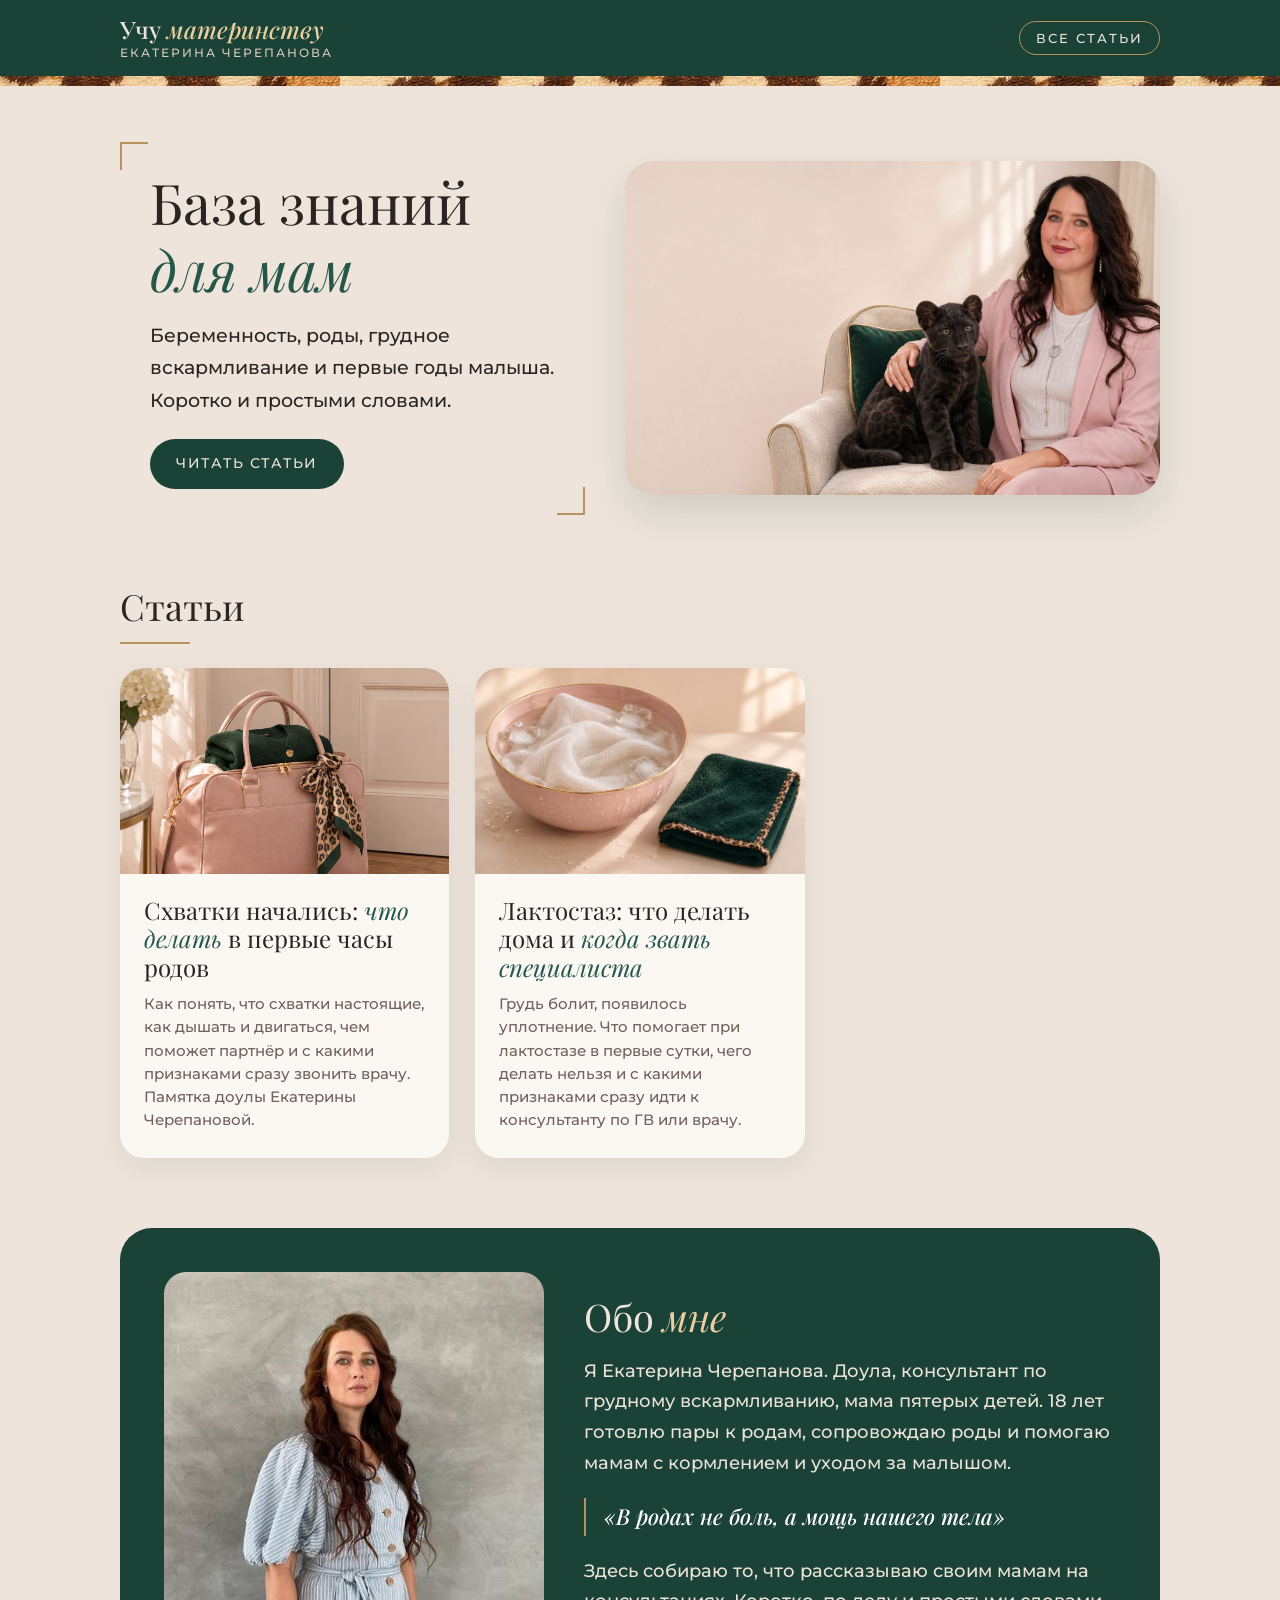
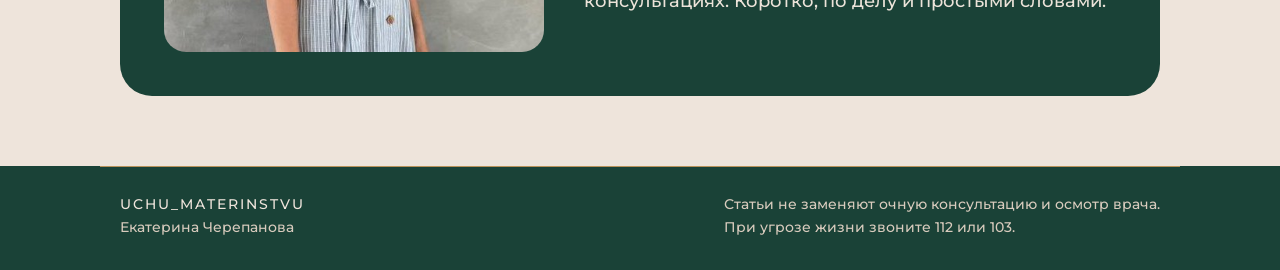
==== index.html @ 89d6d55e "База знаний Учу материнству: первая выкладка" ====
<!doctype html>
<html lang="ru"><head>
<meta charset="utf-8"><meta name="viewport" content="width=device-width,initial-scale=1">
<title>Учу материнству: база знаний Екатерины Черепановой</title>
<meta name="description" content="Беременность, роды, грудное вскармливание и первые годы малыша. Коротко и простыми словами.">
<link rel="canonical" href="https://uchumaterinstvu.ru/"><meta name="robots" content="noindex, nofollow">
<meta property="og:type" content="website"><meta property="og:title" content="Учу материнству: база знаний Екатерины Черепановой">
<meta property="og:description" content="Беременность, роды, грудное вскармливание и первые годы малыша. Коротко и простыми словами."><meta property="og:url" content="https://uchumaterinstvu.ru/">
<meta property="og:locale" content="ru_RU"><meta property="og:site_name" content="Учу материнству"><meta property="og:image" content="https://uchumaterinstvu.ru/img/hero.jpg">
<link rel="stylesheet" href="/style.css">
</head><body>
<header><div class="wrap"><a class="brand" href="/">Учу <em>материнству</em><small>Екатерина Черепанова</small></a>
<nav><a href="/#articles">Все статьи</a></nav></div></header>
<div class="leo"></div>
<main><div class="wrap">
<section class="hero"><div class="bracket"><h1>База знаний <em>для мам</em></h1><p>Беременность, роды, грудное вскармливание и первые годы малыша. Коротко и простыми словами.</p>
<a class="btn" href="#articles">Читать статьи</a></div><img src="/img/hero.jpg" alt="Екатерина Черепанова"></section>
<h2 class="section-title serif" id="articles">Статьи</h2><section class="cards"><a class='card' href='/shvatki-nachalis-chto-delat/'><img src='/img/shv_cover.jpg' alt=''><div class='in'><h3>Схватки начались: <em>что делать</em> в первые часы родов</h3><p>Как понять, что схватки настоящие, как дышать и двигаться, чем поможет партнёр и с какими признаками сразу звонить врачу. Памятка доулы Екатерины Черепановой.</p></div></a><a class='card' href='/laktostaz-chto-delat/'><img src='/img/lak_cover.jpg' alt=''><div class='in'><h3>Лактостаз: что делать дома и <em>когда звать специалиста</em></h3><p>Грудь болит, появилось уплотнение. Что помогает при лактостазе в первые сутки, чего делать нельзя и с какими признаками сразу идти к консультанту по ГВ или врачу.</p></div></a></section>
<section class="about"><img src="/img/about.jpg" alt="Екатерина Черепанова"><div><h2>Обо <em>мне</em></h2>
<p>Я Екатерина Черепанова. Доула, консультант по грудному вскармливанию, мама пятерых детей.
18 лет готовлю пары к родам, сопровождаю роды и помогаю мамам с кормлением и уходом за малышом.</p>
<div class="quote">«В родах не боль, а мощь нашего тела»</div>
<p>Здесь собираю то, что рассказываю своим мамам на консультациях. Коротко, по делу и простыми словами.</p>
</div></section></div></main>
<footer><div class="wrap"><span><b>UCHU_MATERINSTVU</b><br>Екатерина Черепанова</span>
<span>Статьи не заменяют очную консультацию и осмотр врача.<br>При угрозе жизни звоните 112 или 103.</span></div></footer>
</body></html>
---- style.css ----
@import url('https://fonts.googleapis.com/css2?family=Montserrat:wght@400;500;600&family=Playfair+Display:ital,wght@0,400;0,500;1,400;1,500&display=swap');
:root{--cream:#EEE4DB;--pink:#EFE0D9;--pill:#ECCFCB;--em:#1A4237;--em2:#24564A;--gold:#B8925A;--ink:#2A2522;--muted:#6E625B}
*{box-sizing:border-box}
html{-webkit-text-size-adjust:100%}
body{margin:0;background:var(--cream);color:var(--ink);font:500 18px/1.7 Montserrat,system-ui,sans-serif}
img{max-width:100%;display:block}
a{color:var(--em)}
.wrap{max-width:1080px;margin:0 auto;padding:0 20px}
.narrow{max-width:740px;margin:0 auto;padding:0 20px}
.serif,h1,h2,h3{font-family:'Playfair Display',Georgia,serif;font-weight:400;line-height:1.2}
h1 em,h2 em,h3 em,.serif em{font-style:italic;color:var(--em2)}
.leo{height:10px;background:url(/img/leopard.jpg) center/600px auto}
header{background:var(--em);color:var(--cream)}
header .wrap{display:flex;justify-content:space-between;align-items:center;gap:12px;flex-wrap:wrap;padding-top:16px;padding-bottom:16px}
.brand{color:var(--cream);text-decoration:none;font-family:'Playfair Display',serif;font-size:24px;line-height:1.1}
.brand em{color:#E9CFA0}
.brand small{display:block;font-family:Montserrat,sans-serif;font-size:12px;letter-spacing:2px;text-transform:uppercase;color:#d8cbbd;margin-top:4px}
nav a{color:var(--cream);text-decoration:none;font-size:13px;letter-spacing:2px;text-transform:uppercase;border:1px solid var(--gold);border-radius:40px;padding:8px 16px}
.hero{display:grid;grid-template-columns:1fr 1.15fr;gap:40px;align-items:center;padding:56px 0 40px}
.hero h1{font-size:56px;margin:0 0 18px}
.hero p{font-size:19px;max-width:34ch;margin:0 0 14px}
.bracket{position:relative;padding:26px 30px}
.bracket:before,.bracket:after{content:"";position:absolute;width:26px;height:26px;border:2px solid var(--gold)}
.bracket:before{left:0;top:0;border-right:0;border-bottom:0}
.bracket:after{right:0;bottom:0;border-left:0;border-top:0}
.hero img{border-radius:28px;box-shadow:0 18px 40px #1a423722;aspect-ratio:16/10;object-fit:cover;width:100%}
.btn{display:inline-block;background:var(--em);color:var(--cream);text-decoration:none;border-radius:40px;padding:13px 26px;font-size:14px;letter-spacing:1.5px;text-transform:uppercase;margin-top:8px}
.section-title{font-size:36px;margin:30px 0 24px}
.section-title:after{content:"";display:block;width:70px;height:2px;background:var(--gold);margin-top:14px}
.cards{display:grid;grid-template-columns:repeat(auto-fill,minmax(300px,1fr));gap:26px;margin:0 0 70px}
.card{display:flex;flex-direction:column;background:#FBF7F3;border-radius:24px;overflow:hidden;text-decoration:none;color:var(--ink);box-shadow:0 10px 30px #1a423714;transition:transform .2s}
.card:hover{transform:translateY(-4px)}
.card img{aspect-ratio:16/10;object-fit:cover;width:100%}
.card .in{padding:22px 24px 26px}
.card h3{font-size:24px;margin:0 0 10px;color:var(--ink)}
.card p{margin:0;font-size:15px;line-height:1.55;color:var(--muted)}
.tag{display:inline-block;background:var(--pill);border-radius:30px;padding:3px 12px;font-size:12px;letter-spacing:1px;text-transform:uppercase;margin-bottom:12px;color:var(--em)}
.about{background:var(--em);color:var(--cream);border-radius:32px;padding:44px;display:grid;grid-template-columns:1fr 1.4fr;gap:40px;align-items:center;margin-bottom:70px}
.about img{border-radius:22px;aspect-ratio:1/1;object-fit:cover;width:100%}
.about h2{font-size:38px;margin:0 0 16px;color:var(--cream)}
.about h2 em{color:#E9CFA0}
.about p{margin:0 0 12px;color:#ece3d9}
.about .quote{border-left:2px solid var(--gold);padding-left:18px;font-family:'Playfair Display',serif;font-style:italic;font-size:22px;color:#fff;margin:20px 0}
article h1{font-size:46px;margin:44px 0 12px}
.meta{color:var(--muted);font-size:14px;letter-spacing:1px;text-transform:uppercase}
.cover{border-radius:28px;margin:26px 0 30px;aspect-ratio:16/9;object-fit:cover;width:100%}
article h2{font-size:31px;margin:52px 0 16px;color:var(--ink)}
article h2 .num{color:var(--gold);font-style:normal;margin-right:6px}
article h2:after{content:"";display:block;width:60px;height:2px;background:var(--gold);margin-top:12px}
article p,article li{max-width:66ch}
article ol,article ul{padding-left:0;list-style:none;counter-reset:n}
article ol li{counter-increment:n;position:relative;padding:14px 18px 14px 58px;margin:10px 0;background:#FBF7F3;border-radius:18px}
article ol li:before{content:counter(n);position:absolute;left:16px;top:12px;width:30px;height:30px;border-radius:50%;background:var(--em);color:var(--cream);font-size:14px;display:flex;align-items:center;justify-content:center}
article p img{border-radius:24px;margin:10px 0;aspect-ratio:16/10;object-fit:cover;width:100%}
article strong{font-weight:600;color:var(--em)}
article blockquote{margin:24px 0;padding:14px 22px;border-left:3px solid var(--gold);background:var(--pink);border-radius:0 16px 16px 0}
.cta{margin:50px 0 70px;background:var(--pink);border-radius:26px;padding:30px 32px;position:relative}
.cta p{margin:0}
hr{display:none}
footer{background:var(--em);color:#d8cbbd;font-size:14px}
footer .wrap{display:flex;justify-content:space-between;gap:20px;flex-wrap:wrap;padding-top:26px;padding-bottom:30px;border-top:1px solid var(--gold)}
footer b{color:var(--cream);letter-spacing:2px;font-weight:500}
@media (max-width:820px){
 .hero{grid-template-columns:1fr;padding-top:30px;gap:24px}.hero h1{font-size:40px}
 .about{grid-template-columns:1fr;padding:28px}.about h2{font-size:30px}
 article h1{font-size:34px}article h2{font-size:25px}.section-title{font-size:28px}
 body{font-size:17px}
}
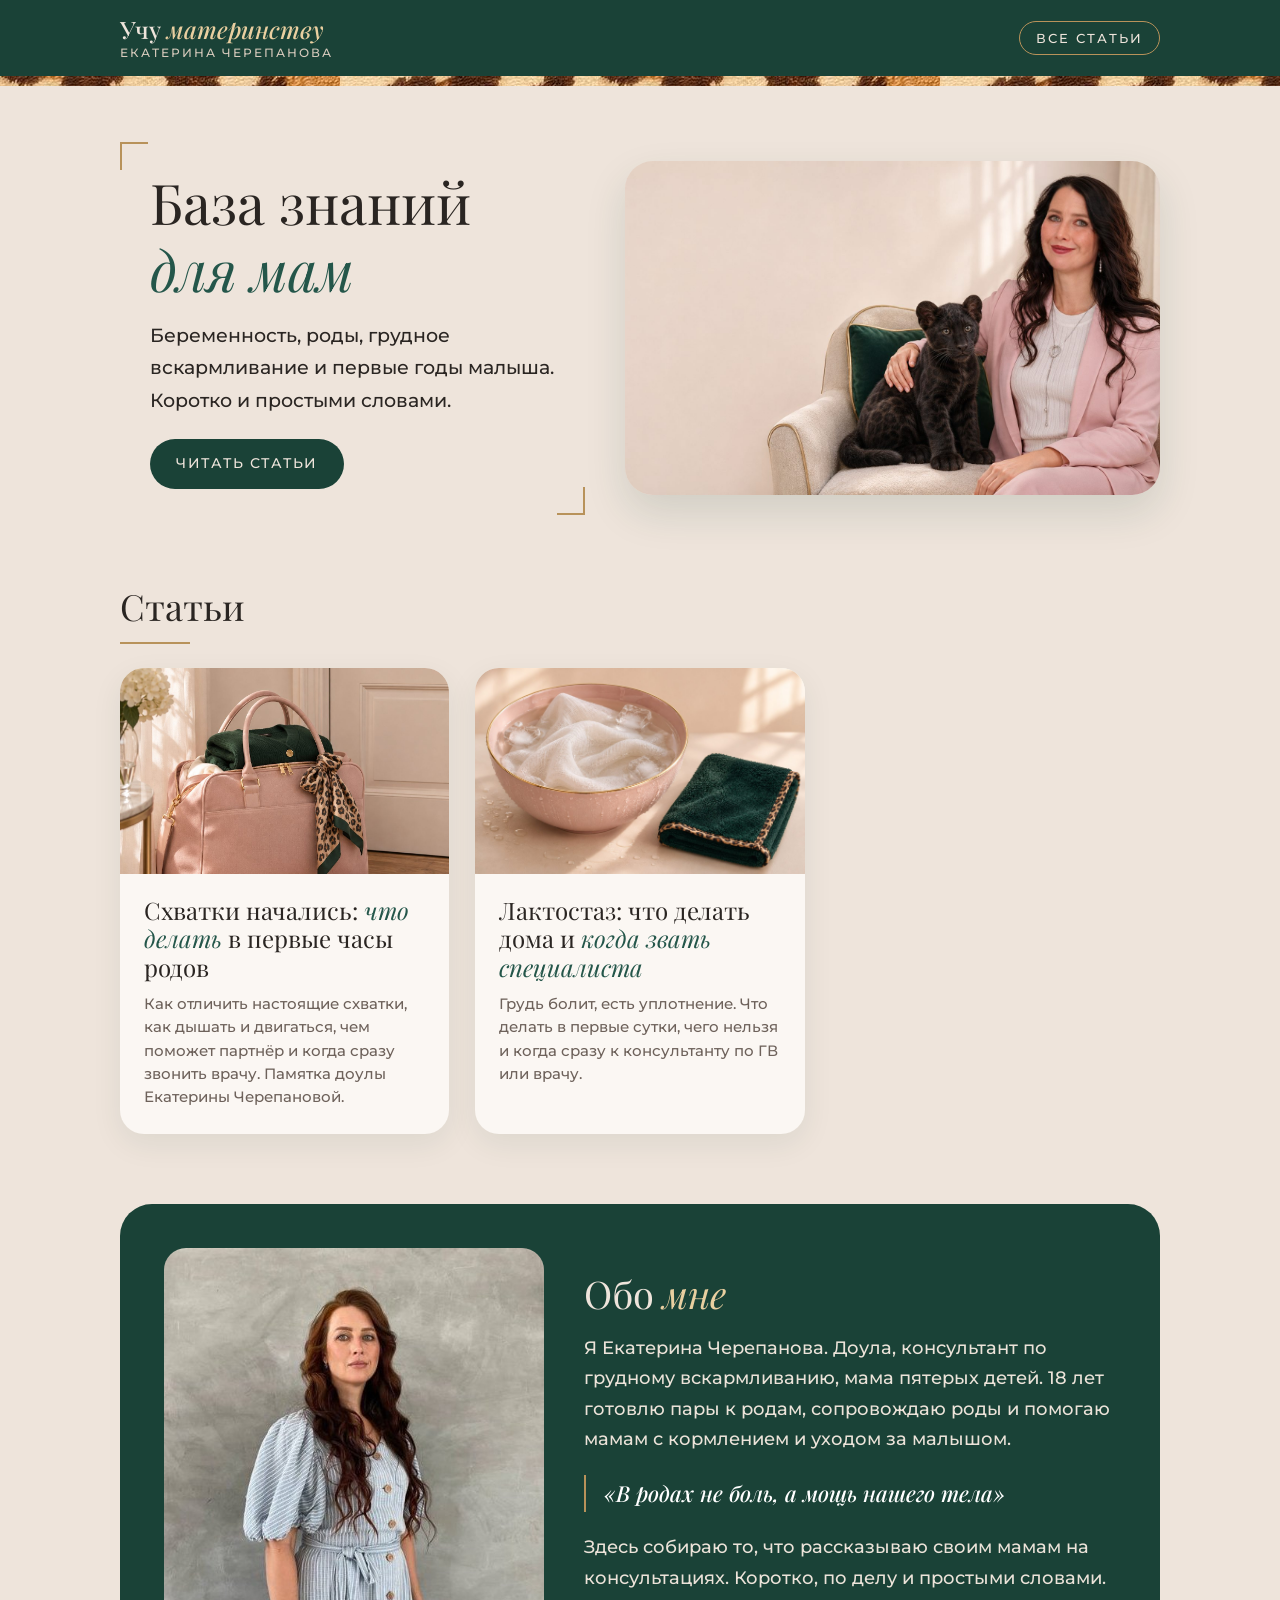
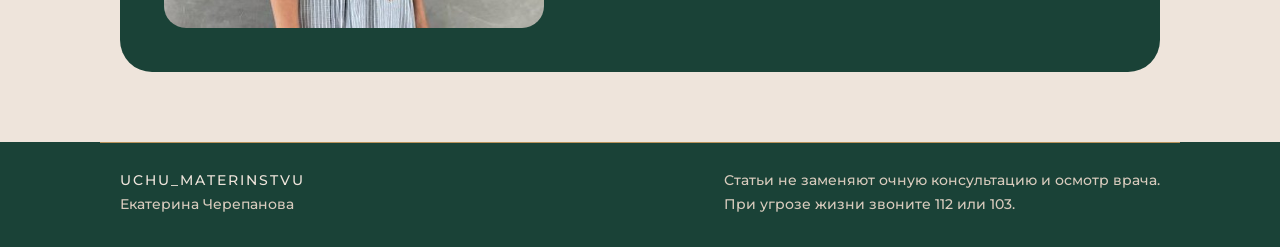
==== commit 5a10cbaf: "Статьи короче: правки Вики" ====
--- a/index.html
+++ b/index.html
@@ -15,7 +15,7 @@
 <main><div class="wrap">
 <section class="hero"><div class="bracket"><h1>База знаний <em>для мам</em></h1><p>Беременность, роды, грудное вскармливание и первые годы малыша. Коротко и простыми словами.</p>
 <a class="btn" href="#articles">Читать статьи</a></div><img src="/img/hero.jpg" alt="Екатерина Черепанова"></section>
-<h2 class="section-title serif" id="articles">Статьи</h2><section class="cards"><a class='card' href='/shvatki-nachalis-chto-delat/'><img src='/img/shv_cover.jpg' alt=''><div class='in'><h3>Схватки начались: <em>что делать</em> в первые часы родов</h3><p>Как понять, что схватки настоящие, как дышать и двигаться, чем поможет партнёр и с какими признаками сразу звонить врачу. Памятка доулы Екатерины Черепановой.</p></div></a><a class='card' href='/laktostaz-chto-delat/'><img src='/img/lak_cover.jpg' alt=''><div class='in'><h3>Лактостаз: что делать дома и <em>когда звать специалиста</em></h3><p>Грудь болит, появилось уплотнение. Что помогает при лактостазе в первые сутки, чего делать нельзя и с какими признаками сразу идти к консультанту по ГВ или врачу.</p></div></a></section>
+<h2 class="section-title serif" id="articles">Статьи</h2><section class="cards"><a class='card' href='/shvatki-nachalis-chto-delat/'><img src='/img/shv_cover.jpg' alt=''><div class='in'><h3>Схватки начались: <em>что делать</em> в первые часы родов</h3><p>Как отличить настоящие схватки, как дышать и двигаться, чем поможет партнёр и когда сразу звонить врачу. Памятка доулы Екатерины Черепановой.</p></div></a><a class='card' href='/laktostaz-chto-delat/'><img src='/img/lak_cover.jpg' alt=''><div class='in'><h3>Лактостаз: что делать дома и <em>когда звать специалиста</em></h3><p>Грудь болит, есть уплотнение. Что делать в первые сутки, чего нельзя и когда сразу к консультанту по ГВ или врачу.</p></div></a></section>
 <section class="about"><img src="/img/about.jpg" alt="Екатерина Черепанова"><div><h2>Обо <em>мне</em></h2>
 <p>Я Екатерина Черепанова. Доула, консультант по грудному вскармливанию, мама пятерых детей.
 18 лет готовлю пары к родам, сопровождаю роды и помогаю мамам с кормлением и уходом за малышом.</p>
--- a/style.css
+++ b/style.css
@@ -61,7 +61,44 @@
 footer{background:var(--em);color:#d8cbbd;font-size:14px}
 footer .wrap{display:flex;justify-content:space-between;gap:20px;flex-wrap:wrap;padding-top:26px;padding-bottom:30px;border-top:1px solid var(--gold)}
 footer b{color:var(--cream);letter-spacing:2px;font-weight:500}
+.note{background:var(--pink);border-radius:20px;padding:6px 24px 6px 58px;position:relative;margin:24px 0}
+.note:before{content:"✦";position:absolute;left:22px;top:16px;color:var(--gold);font-size:22px}
+.compare{display:grid;grid-template-columns:1fr 1fr;gap:18px;margin:22px 0}
+.compare .col{background:#FBF7F3;border-radius:22px;padding:6px 24px 14px;border-top:4px solid var(--pill)}
+.compare .col.em{background:var(--em);color:var(--cream);border-top-color:var(--gold)}
+.compare h3{font-size:24px;margin:16px 0 4px}
+.compare .col.em h3{color:#E9CFA0}
+article .compare ul li{background:none;padding:8px 0 8px 26px;margin:0;position:relative;border-bottom:1px solid #1a423714}
+article .compare .em ul li{border-bottom-color:#ffffff22}
+article .compare ul li:before{content:"";position:absolute;left:4px;top:19px;width:8px;height:8px;border-radius:50%;background:var(--gold)}
+.poses{display:grid;grid-template-columns:repeat(4,1fr);gap:14px;margin:22px 0}
+.poses figure{margin:0;background:#FBF7F3;border-radius:20px;overflow:hidden;box-shadow:0 8px 22px #1a423712}
+.poses img{aspect-ratio:1/1;object-fit:cover;width:100%}
+.poses figcaption{padding:12px 14px 16px;font-size:14px;line-height:1.45}
+.poses figcaption b{display:inline-flex;width:24px;height:24px;border-radius:50%;background:var(--em);color:var(--cream);font-size:12px;align-items:center;justify-content:center;margin-right:8px;font-weight:500}
+.alert{border:2px solid #B4574A;background:#F8E6E1;border-radius:24px;padding:8px 26px 14px;margin:20px 0}
+.alert:before{content:"Важно";display:inline-block;margin-top:16px;background:#B4574A;color:#fff;border-radius:30px;padding:3px 14px;font-size:12px;letter-spacing:2px;text-transform:uppercase}
+article .alert ol li{background:#fff8}
+article .alert ol li:before{background:#B4574A}
+article .alert strong{color:#8E3A2F}
+.memo{background:var(--em);border-radius:26px;padding:14px 26px;margin:20px 0;color:var(--cream)}
+article .memo ol li{background:#ffffff12;color:var(--cream)}
+article .memo ol li:before{background:var(--gold)}
+.dont{margin:18px 0}
+article .dont ol li{background:#FBF7F3;border-left:3px solid #B4574A}
+article .dont ol li:before{content:"✕";background:#F8E6E1;color:#B4574A;font-weight:600}
+.tip{background:#FBF7F3;border-radius:22px;padding:18px 24px 18px 84px;margin:14px 0;position:relative}
+.tip .n{position:absolute;left:22px;top:14px;font-family:'Playfair Display',serif;font-size:40px;line-height:1;color:var(--gold)}
+.tip b{display:block;font-family:'Playfair Display',serif;font-weight:400;font-size:21px;color:var(--em);margin-bottom:4px}
+.faq{background:#FBF7F3;border-radius:20px;margin:12px 0;box-shadow:0 6px 18px #1a42370d;overflow:hidden}
+.faq summary{cursor:pointer;list-style:none;padding:18px 58px 18px 24px;position:relative;font-family:'Playfair Display',serif;font-size:20px;line-height:1.35;color:var(--ink)}
+.faq summary::-webkit-details-marker{display:none}
+.faq summary:after{content:"+";position:absolute;right:20px;top:50%;transform:translateY(-50%);width:30px;height:30px;border-radius:50%;border:1px solid var(--gold);color:var(--em);display:flex;align-items:center;justify-content:center;font-family:Montserrat,sans-serif;font-size:18px;transition:transform .2s}
+.faq[open] summary:after{content:"−";background:var(--em);color:var(--cream);border-color:var(--em)}
+.faq[open] summary{color:var(--em)}
+.faq p{margin:0;padding:0 24px 20px}
 @media (max-width:820px){
+ .compare{grid-template-columns:1fr}.poses{grid-template-columns:1fr 1fr}.tip{padding-left:64px}.tip .n{left:18px;font-size:32px}
  .hero{grid-template-columns:1fr;padding-top:30px;gap:24px}.hero h1{font-size:40px}
  .about{grid-template-columns:1fr;padding:28px}.about h2{font-size:30px}
  article h1{font-size:34px}article h2{font-size:25px}.section-title{font-size:28px}
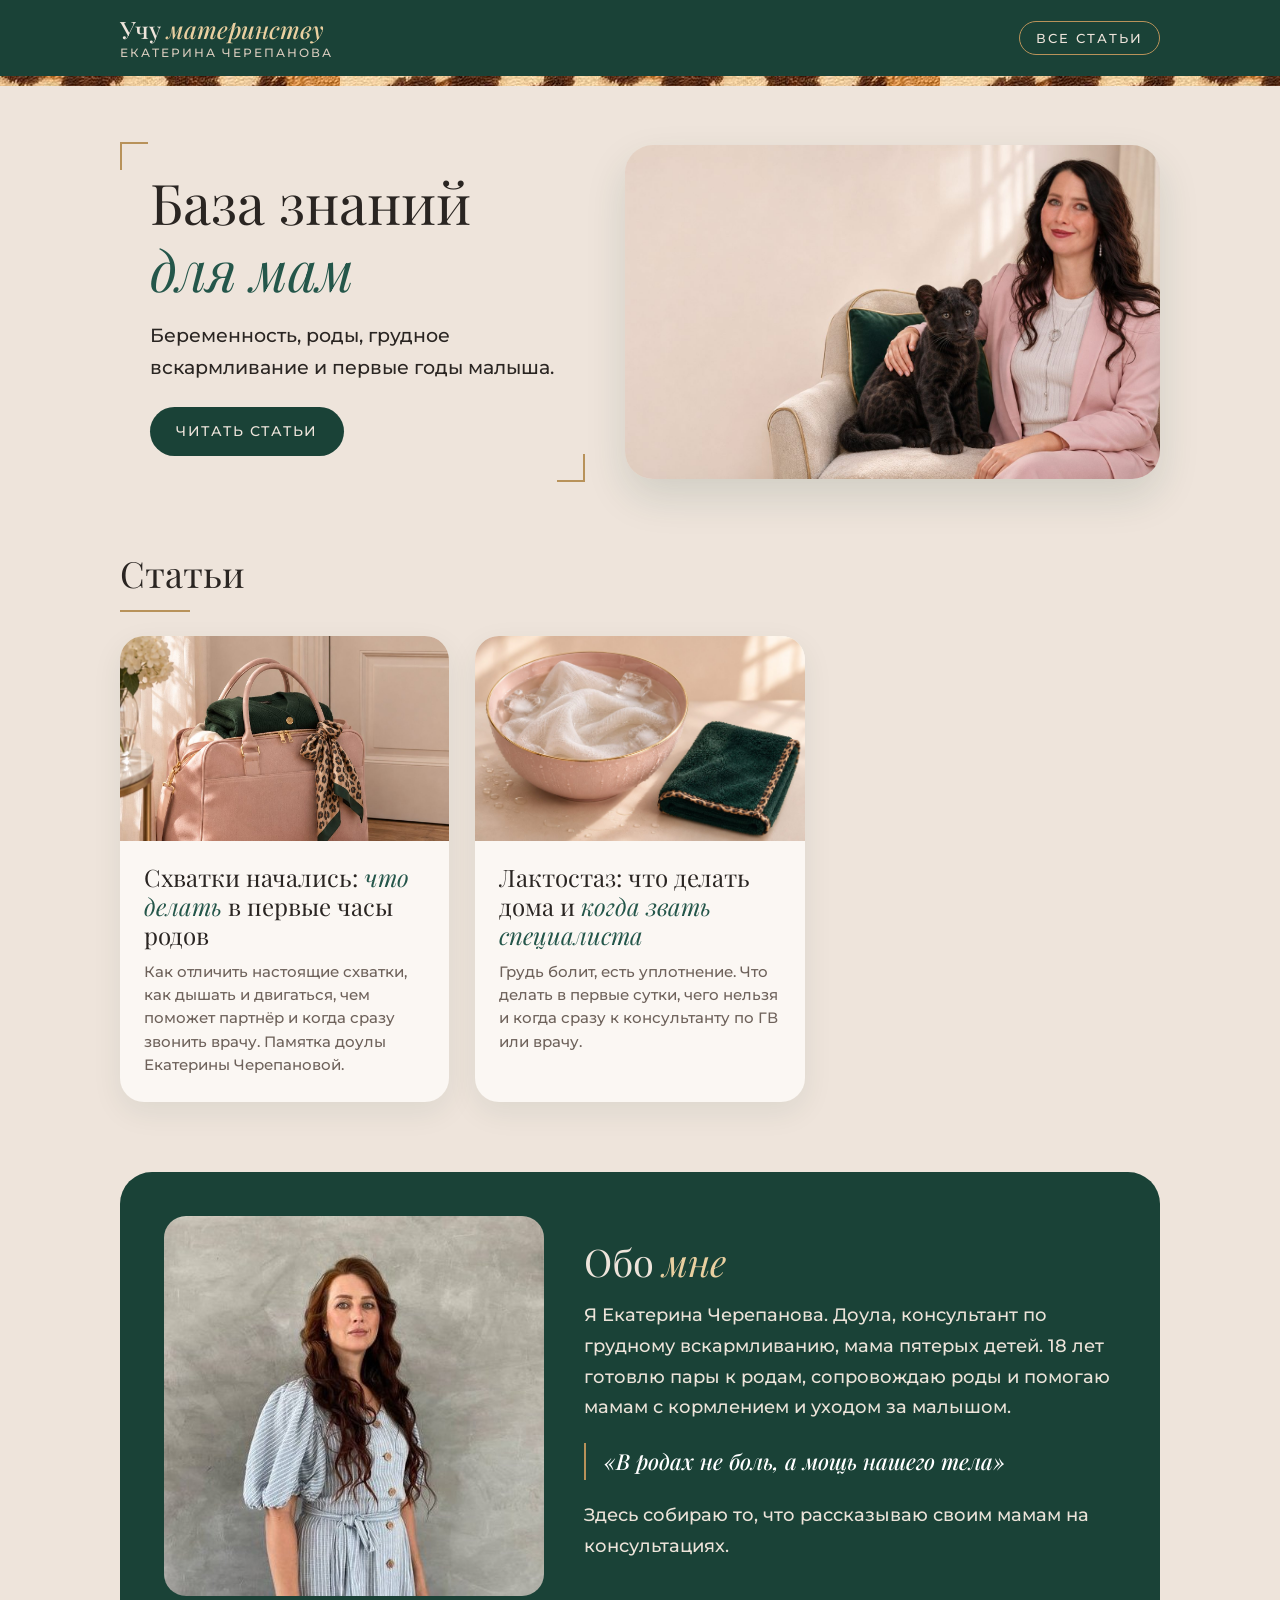
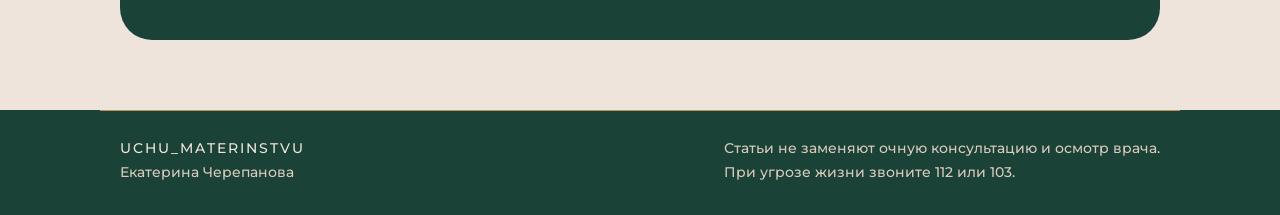
==== commit 2fc9a9d4: "Убрала «коротко и простыми словами» (Вика)" ====
--- a/index.html
+++ b/index.html
@@ -2,10 +2,10 @@
 <html lang="ru"><head>
 <meta charset="utf-8"><meta name="viewport" content="width=device-width,initial-scale=1">
 <title>Учу материнству: база знаний Екатерины Черепановой</title>
-<meta name="description" content="Беременность, роды, грудное вскармливание и первые годы малыша. Коротко и простыми словами.">
+<meta name="description" content="Беременность, роды, грудное вскармливание и первые годы малыша.">
 <link rel="canonical" href="https://uchumaterinstvu.ru/"><meta name="robots" content="noindex, nofollow">
 <meta property="og:type" content="website"><meta property="og:title" content="Учу материнству: база знаний Екатерины Черепановой">
-<meta property="og:description" content="Беременность, роды, грудное вскармливание и первые годы малыша. Коротко и простыми словами."><meta property="og:url" content="https://uchumaterinstvu.ru/">
+<meta property="og:description" content="Беременность, роды, грудное вскармливание и первые годы малыша."><meta property="og:url" content="https://uchumaterinstvu.ru/">
 <meta property="og:locale" content="ru_RU"><meta property="og:site_name" content="Учу материнству"><meta property="og:image" content="https://uchumaterinstvu.ru/img/hero.jpg">
 <link rel="stylesheet" href="/style.css">
 </head><body>
@@ -13,14 +13,14 @@
 <nav><a href="/#articles">Все статьи</a></nav></div></header>
 <div class="leo"></div>
 <main><div class="wrap">
-<section class="hero"><div class="bracket"><h1>База знаний <em>для мам</em></h1><p>Беременность, роды, грудное вскармливание и первые годы малыша. Коротко и простыми словами.</p>
+<section class="hero"><div class="bracket"><h1>База знаний <em>для мам</em></h1><p>Беременность, роды, грудное вскармливание и первые годы малыша.</p>
 <a class="btn" href="#articles">Читать статьи</a></div><img src="/img/hero.jpg" alt="Екатерина Черепанова"></section>
 <h2 class="section-title serif" id="articles">Статьи</h2><section class="cards"><a class='card' href='/shvatki-nachalis-chto-delat/'><img src='/img/shv_cover.jpg' alt=''><div class='in'><h3>Схватки начались: <em>что делать</em> в первые часы родов</h3><p>Как отличить настоящие схватки, как дышать и двигаться, чем поможет партнёр и когда сразу звонить врачу. Памятка доулы Екатерины Черепановой.</p></div></a><a class='card' href='/laktostaz-chto-delat/'><img src='/img/lak_cover.jpg' alt=''><div class='in'><h3>Лактостаз: что делать дома и <em>когда звать специалиста</em></h3><p>Грудь болит, есть уплотнение. Что делать в первые сутки, чего нельзя и когда сразу к консультанту по ГВ или врачу.</p></div></a></section>
 <section class="about"><img src="/img/about.jpg" alt="Екатерина Черепанова"><div><h2>Обо <em>мне</em></h2>
 <p>Я Екатерина Черепанова. Доула, консультант по грудному вскармливанию, мама пятерых детей.
 18 лет готовлю пары к родам, сопровождаю роды и помогаю мамам с кормлением и уходом за малышом.</p>
 <div class="quote">«В родах не боль, а мощь нашего тела»</div>
-<p>Здесь собираю то, что рассказываю своим мамам на консультациях. Коротко, по делу и простыми словами.</p>
+<p>Здесь собираю то, что рассказываю своим мамам на консультациях.</p>
 </div></section></div></main>
 <footer><div class="wrap"><span><b>UCHU_MATERINSTVU</b><br>Екатерина Черепанова</span>
 <span>Статьи не заменяют очную консультацию и осмотр врача.<br>При угрозе жизни звоните 112 или 103.</span></div></footer>
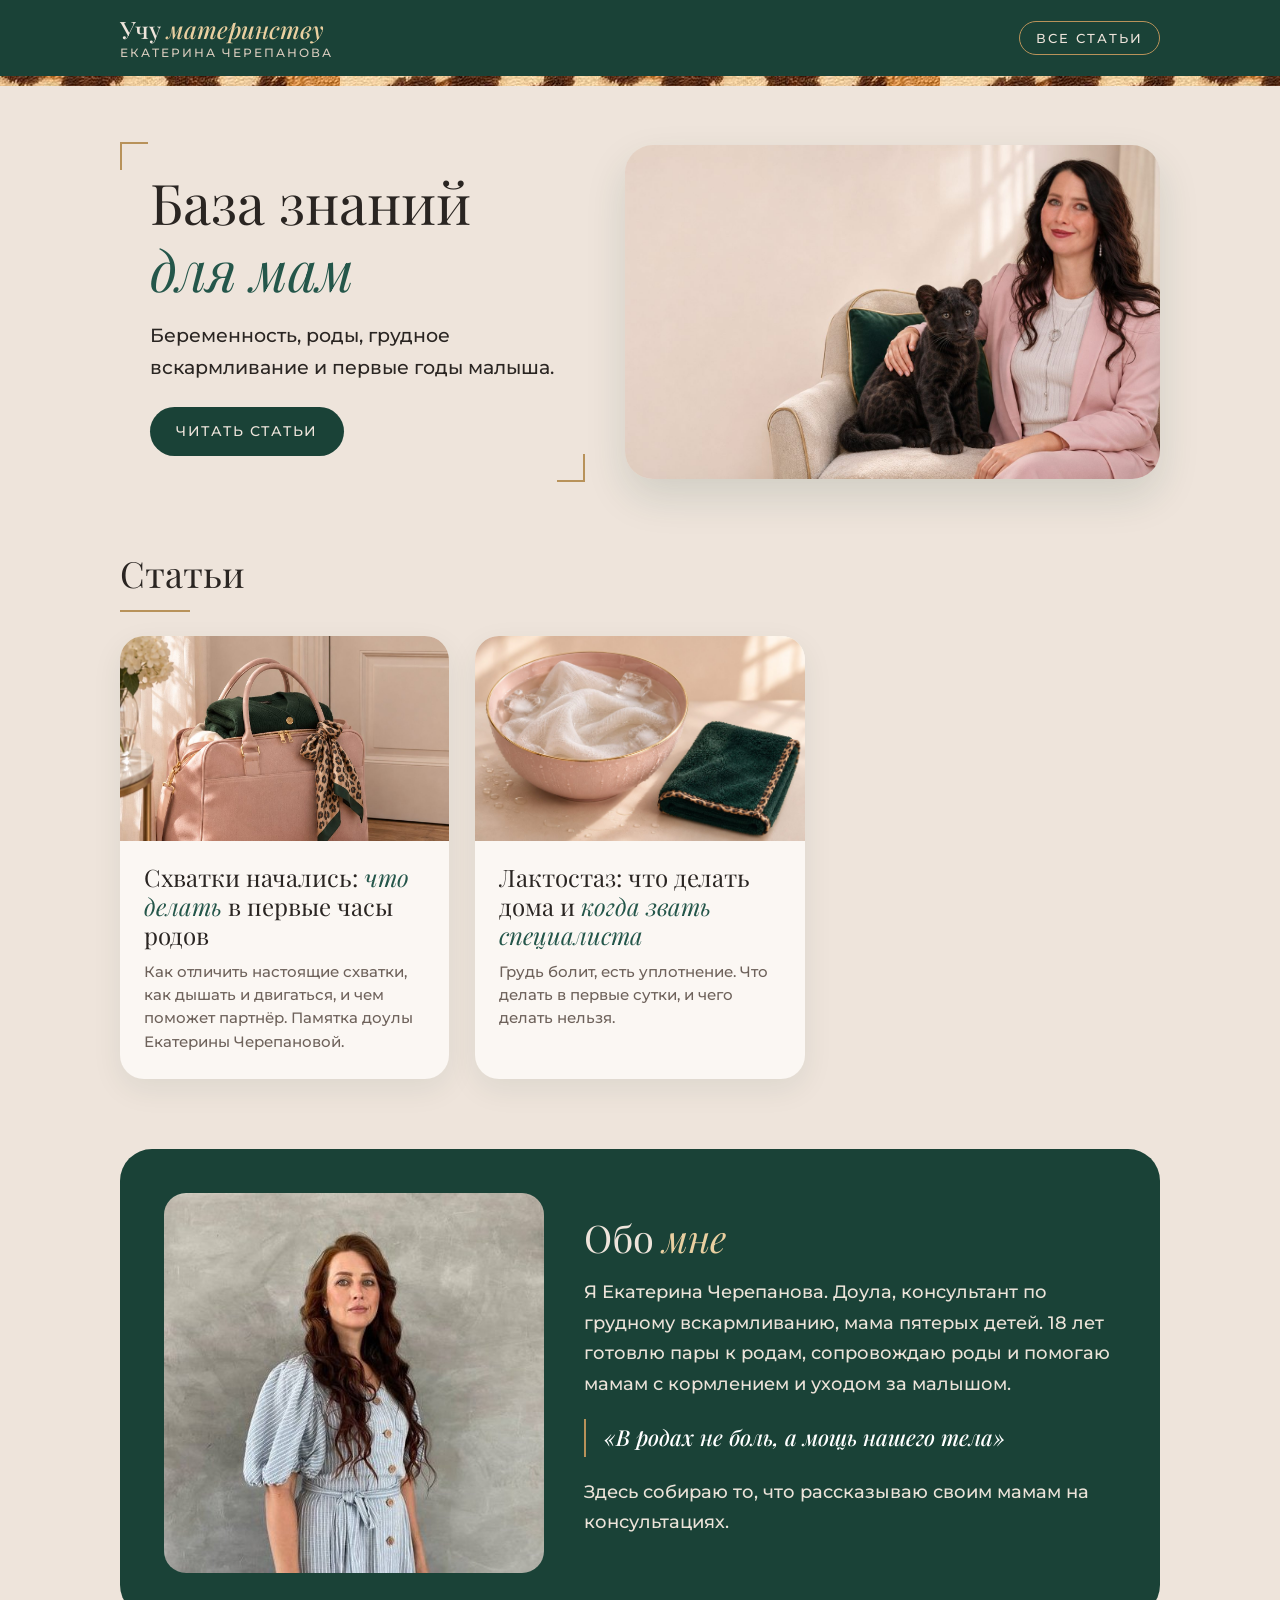
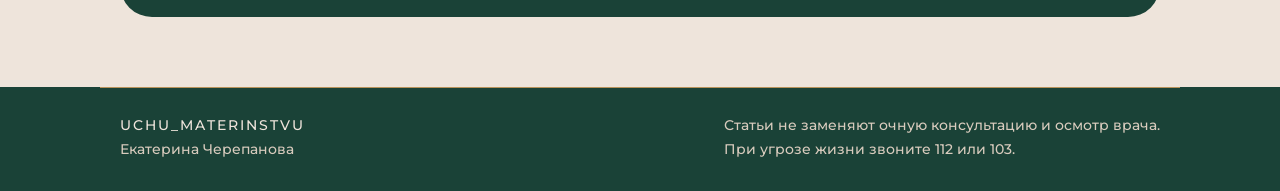
==== commit cc542788: "Статьи: убраны блоки «когда к врачу» во всех статьях (Виктория, группа msg 1536)" ====
--- a/index.html
+++ b/index.html
@@ -3,7 +3,7 @@
 <meta charset="utf-8"><meta name="viewport" content="width=device-width,initial-scale=1">
 <title>Учу материнству: база знаний Екатерины Черепановой</title>
 <meta name="description" content="Беременность, роды, грудное вскармливание и первые годы малыша.">
-<link rel="canonical" href="https://uchumaterinstvu.ru/"><meta name="robots" content="noindex, nofollow">
+<link rel="canonical" href="https://uchumaterinstvu.ru/">
 <meta property="og:type" content="website"><meta property="og:title" content="Учу материнству: база знаний Екатерины Черепановой">
 <meta property="og:description" content="Беременность, роды, грудное вскармливание и первые годы малыша."><meta property="og:url" content="https://uchumaterinstvu.ru/">
 <meta property="og:locale" content="ru_RU"><meta property="og:site_name" content="Учу материнству"><meta property="og:image" content="https://uchumaterinstvu.ru/img/hero.jpg">
@@ -15,7 +15,7 @@
 <main><div class="wrap">
 <section class="hero"><div class="bracket"><h1>База знаний <em>для мам</em></h1><p>Беременность, роды, грудное вскармливание и первые годы малыша.</p>
 <a class="btn" href="#articles">Читать статьи</a></div><img src="/img/hero.jpg" alt="Екатерина Черепанова"></section>
-<h2 class="section-title serif" id="articles">Статьи</h2><section class="cards"><a class='card' href='/shvatki-nachalis-chto-delat/'><img src='/img/shv_cover.jpg' alt=''><div class='in'><h3>Схватки начались: <em>что делать</em> в первые часы родов</h3><p>Как отличить настоящие схватки, как дышать и двигаться, чем поможет партнёр и когда сразу звонить врачу. Памятка доулы Екатерины Черепановой.</p></div></a><a class='card' href='/laktostaz-chto-delat/'><img src='/img/lak_cover.jpg' alt=''><div class='in'><h3>Лактостаз: что делать дома и <em>когда звать специалиста</em></h3><p>Грудь болит, есть уплотнение. Что делать в первые сутки, чего нельзя и когда сразу к консультанту по ГВ или врачу.</p></div></a></section>
+<h2 class="section-title serif" id="articles">Статьи</h2><section class="cards"><a class='card' href='/shvatki-nachalis-chto-delat/'><img src='/img/shv_cover.jpg' alt=''><div class='in'><h3>Схватки начались: <em>что делать</em> в первые часы родов</h3><p>Как отличить настоящие схватки, как дышать и двигаться, и чем поможет партнёр. Памятка доулы Екатерины Черепановой.</p></div></a><a class='card' href='/laktostaz-chto-delat/'><img src='/img/lak_cover.jpg' alt=''><div class='in'><h3>Лактостаз: что делать дома и <em>когда звать специалиста</em></h3><p>Грудь болит, есть уплотнение. Что делать в первые сутки, и чего делать нельзя.</p></div></a></section>
 <section class="about"><img src="/img/about.jpg" alt="Екатерина Черепанова"><div><h2>Обо <em>мне</em></h2>
 <p>Я Екатерина Черепанова. Доула, консультант по грудному вскармливанию, мама пятерых детей.
 18 лет готовлю пары к родам, сопровождаю роды и помогаю мамам с кормлением и уходом за малышом.</p>
--- a/style.css
+++ b/style.css
@@ -57,6 +57,14 @@
 article blockquote{margin:24px 0;padding:14px 22px;border-left:3px solid var(--gold);background:var(--pink);border-radius:0 16px 16px 0}
 .cta{margin:50px 0 70px;background:var(--pink);border-radius:26px;padding:30px 32px;position:relative}
 .cta p{margin:0}
+.offers{display:grid;gap:12px;margin:22px 0}
+.offer{display:flex;justify-content:space-between;align-items:center;gap:18px;background:#FBF7F3;border-radius:18px;padding:16px 22px;border-left:4px solid var(--gold);box-shadow:0 6px 18px #1a42370f}
+.o-name{font-family:'Playfair Display',Georgia,serif;font-size:21px;line-height:1.3;color:var(--em)}
+.o-name small{display:block;font-family:Montserrat,sans-serif;font-size:12px;letter-spacing:1.5px;text-transform:uppercase;color:var(--muted);margin-top:6px}
+.o-price{text-align:right;flex-shrink:0}
+.o-price .p{display:block;font-family:'Playfair Display',Georgia,serif;font-size:27px;line-height:1.15;color:var(--ink);white-space:nowrap}
+.o-price .pl{display:block;font-size:12px;color:var(--muted);margin:2px 0 6px;max-width:22ch;margin-left:auto}
+.cta .offers+p{font-weight:600;color:var(--em)}
 hr{display:none}
 footer{background:var(--em);color:#d8cbbd;font-size:14px}
 footer .wrap{display:flex;justify-content:space-between;gap:20px;flex-wrap:wrap;padding-top:26px;padding-bottom:30px;border-top:1px solid var(--gold)}
@@ -98,6 +106,7 @@
 .faq[open] summary{color:var(--em)}
 .faq p{margin:0;padding:0 24px 20px}
 @media (max-width:820px){
+ .offer{flex-direction:column;align-items:flex-start;gap:8px}.o-price{text-align:left}.o-price .pl{margin-left:0}
  .compare{grid-template-columns:1fr}.poses{grid-template-columns:1fr 1fr}.tip{padding-left:64px}.tip .n{left:18px;font-size:32px}
  .hero{grid-template-columns:1fr;padding-top:30px;gap:24px}.hero h1{font-size:40px}
  .about{grid-template-columns:1fr;padding:28px}.about h2{font-size:30px}
